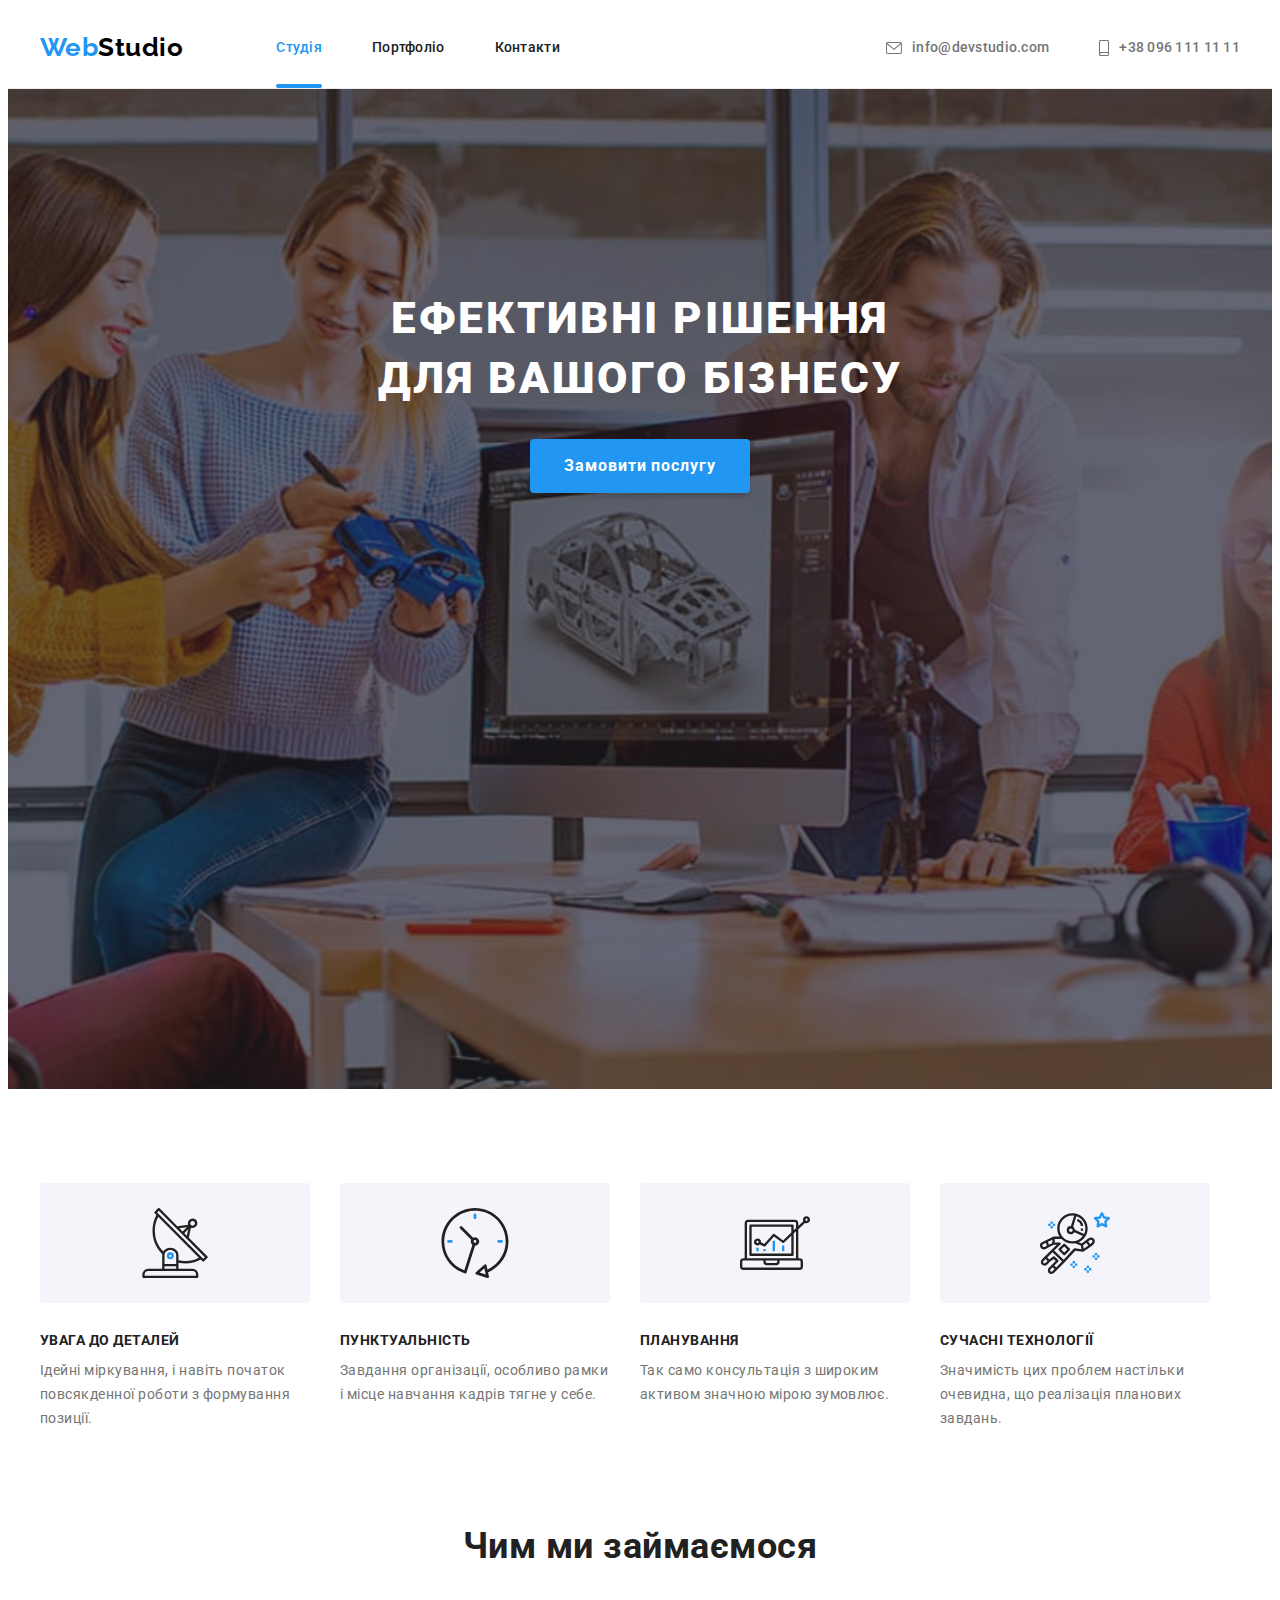
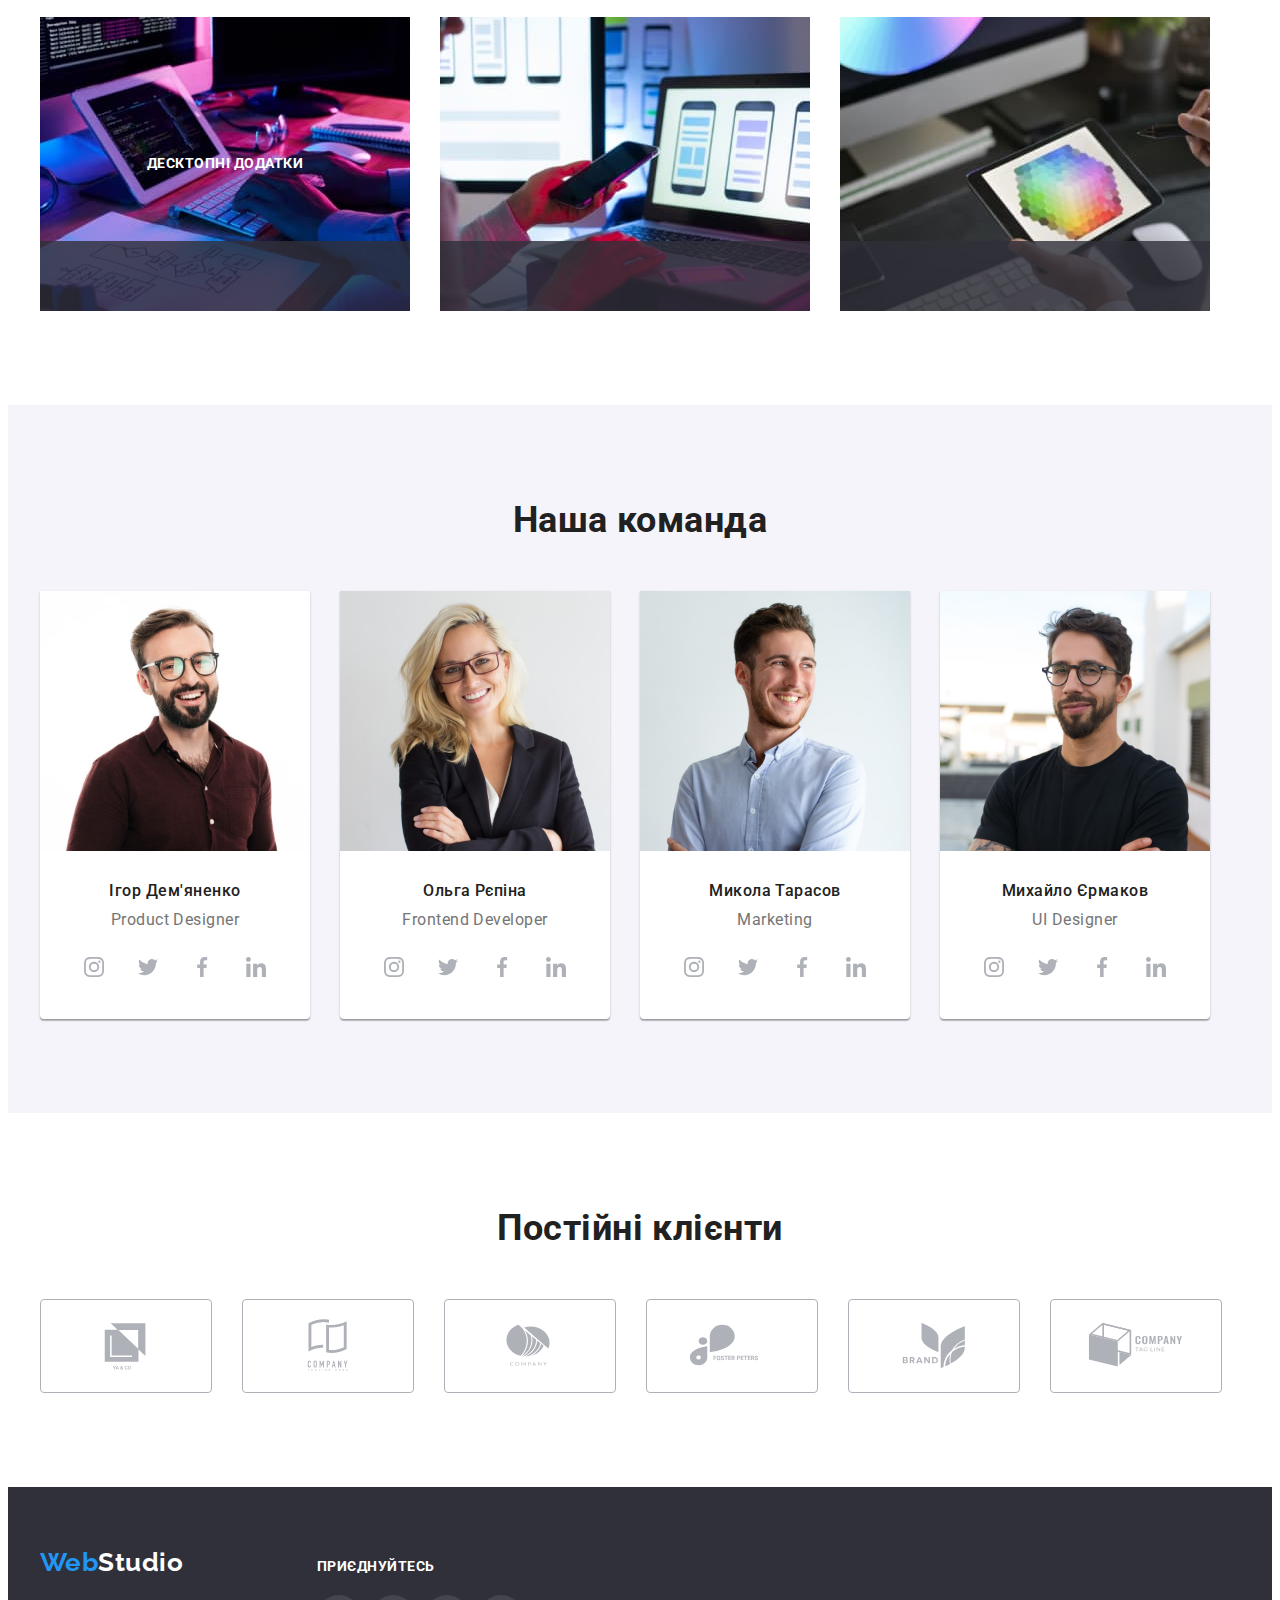
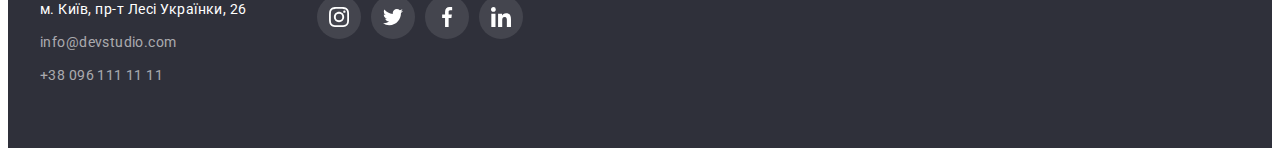
==== index.html @ 1878b2ed "line on nav" ====
<!DOCTYPE html>
<html lang="uk">
	<head>
		<meta charset="UTF-8" />
		<meta http-equiv="X-UA-Compatible" content="IE=edge" />
		<meta name="viewport" content="width=device-width, initial-scale=1.0" />
		<title>Document</title>
		<link rel="preconnect" href="https://fonts.googleapis.com" />
		<link rel="preconnect" href="https://fonts.gstatic.com" crossorigin />
		<link
			href="https://fonts.googleapis.com/css2?family=Raleway:wght@700&family=Roboto:wght@400;500;700;900&display=swap"
			rel="stylesheet"
		/>
		<link
			rel="stylesheet"
			href="https://cdnjs.cloudflare.com/ajax/libs/modern-normalize/1.1.0/modern-normalize.min.css"
			integrity="sha512-wpPYUAdjBVSE4KJnH1VR1HeZfpl1ub8YT/NKx4PuQ5NmX2tKuGu6U/JRp5y+Y8XG2tV+wKQpNHVUX03MfMFn9Q=="
			crossorigin="anonymous"
			referrerpolicy="no-referrer"
		/>
		<link rel="stylesheet" href="./css/styles.css" />
	</head>
	<body>
		<header class="main-header">
			<div class="container page-header">
				<nav class="main-nav">
					<a href="./index.html" lang="en" class="logo"><span class="accent">Web</span>Studio </a>
					<ul class="site-nav">
						<li class="item"><a href="./index.html" class="link current">Студія</a></li>
						<li class="item"><a href="./portfolio.html" class="link">Портфоліо</a></li>
						<li class="item"><a href="" class="link">Контакти</a></li>
					</ul>
				</nav>
				<ul class="contacts">
					<li class="item">
						<a href="mailto:info@devstudio.com" class="link">
							<svg class="item-mail" width="16px" height="12px">
								<use href="./images/symbol-defs.svg#icon-envelope"></use>
							</svg>
							info@devstudio.com</a
						></li
					>
					<li class="item"
						><a href="tel:+380961111111" class="link">
							<svg class="item-phone" width="10px" height="16px">
								<use href="./images/symbol-defs.svg#icon-smartphone"></use>
							</svg>
							+38 096 111 11 11</a
						></li
					>
				</ul>
			</div>
		</header>
		<main>
			<section class="top-title overlay">
				<h1 class="title">Ефективні рішення для вашого бізнесу</h1>
				<button type="button" class="title-button">Замовити послугу</button>
			</section>

			<section class="section">
				<div class="container">
					<h2 class="benefits-title">Переваги студії</h2>
					<ul class="benefits-main">
						<li class="item">
							<div class="item-card">
								<svg class="icon-card">
									<use href="./images/symbol-defs.svg#icon-antenna"></use>
								</svg>
							</div>
							<h3 class="benefits">УВАГА ДО ДЕТАЛЕЙ</h3>
							<p class="benefits-text">
								Ідейні міркування, і навіть початок повсякденної роботи з формування позиції.
							</p>
						</li>
						<li class="item">
							<div class="item-card">
								<svg class="icon-card">
									<use href="./images/symbol-defs.svg#icon-clock"></use>
								</svg>
							</div>
							<h3 class="benefits">ПУНКТУАЛЬНІСТЬ</h3>
							<p class="benefits-text"> Завдання організації, особливо рамки і місце навчання кадрів тягне у себе. </p>
						</li>
						<li class="item">
							<div class="item-card">
								<svg class="icon-card">
									<use href="./images/symbol-defs.svg#icon-diagram"></use>
								</svg>
							</div>
							<h3 class="benefits">ПЛАНУВАННЯ</h3>
							<p class="benefits-text"> Так само консультація з широким активом значною мірою зумовлює. </p>
						</li>
						<li class="item">
							<div class="item-card">
								<svg class="icon-card">
									<use href="./images/symbol-defs.svg#icon-astronaut"></use>
								</svg>
							</div>
							<h3 class="benefits">СУЧАСНІ ТЕХНОЛОГІЇ</h3>
							<p class="benefits-text"> Значимість цих проблем настільки очевидна, що реалізація планових завдань. </p>
						</li>
					</ul>
				</div>
			</section>
			<section class="section middle">
				<div class="container">
					<h2 class="title-section">Чим ми займаємося</h2>
					<ul class="work-example">
						<li class="item">
							<img src="./images/img1.jpg" alt="програміст працюючий за столом" width="370" />
							<p class="works-name">Десктопні додатки</p>
						</li>
						<li class="item">
							<img src="./images/img2.jpg" alt="дізайнер розробляє інтерфейс додатку" width="370" />
						</li>
						<li class="item">
							<img src="./images/img3.jpg" alt="дізайнер вибирає кольори на графічному планшеті" width="370" />
						</li>
					</ul>
				</div>
			</section>
			<section class="section team-all">
				<div class="container">
					<h2 class="title-section">Наша команда</h2>
					<ul class="our-team">
						<li class="team">
							<img src="./images/photo1.jpg" alt="Ігор Дем'яненко" width="270" />
							<div class="team-text">
								<h3 class="team-people">Ігор Дем'яненко</h3>
								<p lang="en" class="team-profession">Product Designer</p>
								<ul class="team-item-social">
									<li class="item-social"
										><a href="" class="social-link"
											><svg class="team-social">
												<use href="./images/symbol-defs.svg#icon-instagram"></use></svg></a
									></li>
									<li class="item-social"
										><a href="" class="social-link"
											><svg class="team-social">
												<use href="./images/symbol-defs.svg#icon-twitter"></use></svg></a
									></li>
									<li class="item-social"
										><a href="" class="social-link"
											><svg class="team-social">
												<use href="./images/symbol-defs.svg#icon-facebook"></use></svg></a
									></li>
									<li class="item-social"
										><a href="" class="social-link"
											><svg class="team-social">
												<use href="./images/symbol-defs.svg#icon-linkedin"></use></svg></a
									></li>
								</ul>
							</div>
						</li>
						<li class="team">
							<img src="./images/photo2.jpg" alt="Ольга Рєпіна" width="270" />
							<div class="team-text">
								<h3 class="team-people">Ольга Рєпіна</h3>
								<p lang="en" class="team-profession">Frontend Developer</p>
								<ul class="team-item-social">
									<li class="item-social"
										><a href="" class="social-link"
											><svg class="team-social">
												<use href="./images/symbol-defs.svg#icon-instagram"></use></svg></a
									></li>
									<li class="item-social"
										><a href="" class="social-link"
											><svg class="team-social">
												<use href="./images/symbol-defs.svg#icon-twitter"></use></svg></a
									></li>
									<li class="item-social"
										><a href="" class="social-link"
											><svg class="team-social">
												<use href="./images/symbol-defs.svg#icon-facebook"></use></svg></a
									></li>
									<li class="item-social"
										><a href="" class="social-link"
											><svg class="team-social">
												<use href="./images/symbol-defs.svg#icon-linkedin"></use></svg></a
									></li>
								</ul>
							</div>
						</li>
						<li class="team">
							<img src="./images/photo3.jpg" alt="Микола Тарасов" width="270" />
							<div class="team-text">
								<h3 class="team-people">Микола Тарасов</h3>
								<p lang="en" class="team-profession">Marketing</p>
								<ul class="team-item-social">
									<li class="item-social"
										><a href="" class="social-link"
											><svg class="team-social">
												<use href="./images/symbol-defs.svg#icon-instagram"></use></svg></a
									></li>
									<li class="item-social"
										><a href="" class="social-link"
											><svg class="team-social">
												<use href="./images/symbol-defs.svg#icon-twitter"></use></svg></a
									></li>
									<li class="item-social"
										><a href="" class="social-link"
											><svg class="team-social">
												<use href="./images/symbol-defs.svg#icon-facebook"></use></svg></a
									></li>
									<li class="item-social"
										><a href="" class="social-link"
											><svg class="team-social">
												<use href="./images/symbol-defs.svg#icon-linkedin"></use></svg></a
									></li>
								</ul>
							</div>
						</li>
						<li class="team">
							<img src="./images/photo4.jpg" alt="Михайло Єрмаков" width="270" />
							<div class="team-text">
								<h3 class="team-people">Михайло Єрмаков</h3>
								<p lang="en" class="team-profession">UI Designer</p>
								<ul class="team-item-social">
									<li class="item-social"
										><a href="" class="social-link"
											><svg class="team-social">
												<use href="./images/symbol-defs.svg#icon-instagram"></use></svg></a
									></li>
									<li class="item-social"
										><a href="" class="social-link"
											><svg class="team-social">
												<use href="./images/symbol-defs.svg#icon-twitter"></use></svg></a
									></li>
									<li class="item-social"
										><a href="" class="social-link"
											><svg class="team-social">
												<use href="./images/symbol-defs.svg#icon-facebook"></use></svg></a
									></li>
									<li class="item-social"
										><a href="" class="social-link"
											><svg class="team-social">
												<use href="./images/symbol-defs.svg#icon-linkedin"></use></svg></a
									></li>
								</ul>
							</div>
						</li>
					</ul>
				</div>
			</section>
			<section class="section">
				<div class="container">
					<h2 class="title-section">Постійні клієнти</h2>
					<ul class="client">
						<li
							><a href="" class="client-link"
								><svg class="client-logo">
									<use href="./images/symbol-defs.svg#icon-Logo1"></use></svg></a
						></li>
						<li
							><a href="" class="client-link"
								><svg class="client-logo">
									<use href="./images/symbol-defs.svg#icon-Logo2"></use></svg></a
						></li>
						<li
							><a href="" class="client-link"
								><svg class="client-logo">
									<use href="./images/symbol-defs.svg#icon-Logo3"></use></svg></a
						></li>
						<li
							><a href="" class="client-link"
								><svg class="client-logo">
									<use href="./images/symbol-defs.svg#icon-Logo4"></use></svg></a
						></li>
						<li
							><a href="" class="client-link"
								><svg class="client-logo">
									<use href="./images/symbol-defs.svg#icon-Logo5"></use></svg></a
						></li>
						<li
							><a href="" class="client-link"
								><svg class="client-logo">
									<use href="./images/symbol-defs.svg#icon-Logo6"></use></svg></a
						></li>
					</ul>
				</div>
			</section>
		</main>
		<footer class="page-footer">
			<div class="container footer-all">
				<div class="first-part-footer">
					<a href="./index.html" lang="en" class="logo-footer"><span class="accent">Web</span>Studio</a>
					<address class="offline-address">
						м. Київ, пр-т Лесі Українки, 26 <br />
						<div class="contacts-footer">
							<a href="mailto:info@devstudio.com" class="link-footer">info@devstudio.com</a> <br />
							<a href="tel:+380961111111" class="link-footer">+38 096 111 11 11</a>
						</div>
					</address>
				</div>
				<div class="come-back">
					<p class="connection-social">приєднуйтесь</p>
					<ul class="net-item-social">
						<li class="item-social"
							><a href="" class="social-link"
								><svg class="team-social">
									<use href="./images/symbol-defs.svg#icon-instagram"></use></svg></a
						></li>
						<li class="item-social"
							><a href="" class="social-link"
								><svg class="team-social">
									<use href="./images/symbol-defs.svg#icon-twitter"></use></svg></a
						></li>
						<li class="item-social"
							><a href="" class="social-link"
								><svg class="team-social">
									<use href="./images/symbol-defs.svg#icon-facebook"></use></svg></a
						></li>
						<li class="item-social"
							><a href="" class="social-link"
								><svg class="team-social">
									<use href="./images/symbol-defs.svg#icon-linkedin"></use></svg></a
						></li>
					</ul>
				</div>
			</div>
		</footer>
	</body>
</html>
---- css/styles.css ----
:root {
	--primary-text-color: #757575;
	--title-text-color: #212121;
	--accent-color: #2196f3;
	--primary-bg-color: #f5f5f5;
	--bg-button: #f5f4fa;
	--accent-button-color: #ffffff;
	--card-set-gap: 30px;
	--timing-function: cubic-bezier(0.4, 0, 0.2, 1);
}
body {
	color: var(--title-text-color);
	/* background: var(--primary-bg-color); */
	font-family: Roboto, sans-serif;
	letter-spacing: 0.03em;
}

h1,
h2,
h3,
h4,
p {
	margin: 0;
}

ul {
	list-style: none;
	margin: 0;
	padding: 0;
}
img {
	display: block;
	max-width: 100%;
}

.section {
	padding-top: 94px;
	padding-bottom: 94px;
}
.middle {
	padding-top: 0;
}

.main-header {
	border-bottom: 1px solid #ececec;
}
.page-header {
	display: flex;
	align-items: center;
	justify-content: space-between;
	margin-left: auto;
}
.container {
	padding-left: 15px;
	padding-right: 15px;
	margin-left: auto;
	margin-right: auto;
	width: 1200px;
}

.main-nav {
	display: flex;
	align-items: center;
}
.logo {
	display: block;
	padding-top: 24px;
	padding-bottom: 25px;

	color: #000000;
	font-family: Raleway, sans-serif;
	font-weight: 700;
	font-size: 26px;
	line-height: 1.19;
	text-decoration: none;
}
.accent {
	color: var(--accent-color);
}
.link {
	display: flex;
	align-items: center;
	justify-content: center;
	position: relative;
	padding-top: 32px;
	padding-bottom: 32px;

	color: var(--primary-text-color);
	font-weight: 500;
	font-size: 14px;
	line-height: 1.14;
	letter-spacing: 0.02em;
	text-decoration: none;
}
.link:hover,
.link:focus {
	color: var(--accent-color);
}
.link:hover svg,
.link:focus svg {
	fill: var(--accent-color);
}

.site-nav {
	display: flex;
	margin-left: 93px;
}
.site-nav .item:not(:last-child) {
	margin-right: 50px;
}
.site-nav a {
	color: var(--title-text-color);
}
.site-nav a:hover,
.site-nav a:focus {
	color: var(--accent-color);
}
.site-nav .link.current {
	color: var(--accent-color);
}

.link.current::after {
	content: "";
	display: block;
	position: absolute;
	left: 0;
	bottom: 0;
	width: 100%;
	height: 4px;

	background: #2196f3;
	border-radius: 2px;
}

.contacts {
	display: flex;
	align-items: center;
}
.contacts .item + .item {
	margin-left: 50px;
}
.item-mail,
.item-phone {
	margin-right: 10px;
	fill: var(--primary-text-color);
}
.item-mail:hover,
.item-phone:hover,
.item-mail:focus,
.item-phone:focus {
	fill: var(--accent-color);
}

.filter-title {
	display: none;
}
.filter {
	display: flex;
	justify-content: center;
	margin-bottom: 50px;
}
.filter .item + .item {
	margin-left: 8px;
}
.filter-button {
	display: inline-block;
	/* box-shadow: 0px 3px 1px rgba(0, 0, 0, 0.1), 0px 1px 2px rgba(0, 0, 0, 0.08), 0px 2px 2px rgba(0, 0, 0, 0.12); */
	border-radius: 4px;
	padding: 6px 25px;
	min-width: 73px;
	text-align: center;
	border: 1px solid transparent;

	color: var(--title-text-color);
	background-color: var(--bg-button);
	font-family: inherit;
	font-weight: 500;
	font-size: 16px;
	line-height: 1.62;
	cursor: pointer;
	text-decoration: none;
}
.filter-button:not(:first-child) {
	padding: 6px 22px;
}
.filter-button:hover,
.filter-button:focus {
	color: var(--accent-button-color);
	background-color: var(--accent-color);
	box-shadow: 0px 3px 1px rgba(0, 0, 0, 0.1), 0px 1px 2px rgba(0, 0, 0, 0.08), 0px 2px 2px rgba(0, 0, 0, 0.12);
}
.element {
	padding: 0;
	margin: 0;
	list-style: none;
	display: flex;
	flex-wrap: wrap;
	margin-left: calc(-1 * var(--card-set-gap));
	margin-top: calc(-1 * var(--card-set-gap));
}
.works {
	flex-basis: calc(100% / 3-var(--card-set-gap));
	margin-left: var(--card-set-gap);
	margin-top: var(--card-set-gap);
	background-color: #ffffff;
}
.works-thumb {
	position: relative;
}
.works-thumb::before {
	content: "";
	display: inline-block;
	position: absolute;
	top: 0;
	left: 0;
	width: 100%;
	height: 100%;
	background: rgba(33, 150, 243, 0.9);
	opacity: 0;
	transform: translateY(100%);
}
.works-thumb:hover::before {
	opacity: 1;
}

.works-resource {
	display: block;
	position: absolute;
	opacity: 0;
	width: 322px;
	top: 50%;
	left: 50%;
	transform: translate(-50%, -50%);

	font-size: 18px;
	line-height: 1.56;
	color: #ffffff;
}
.works-resource:hover {
	opacity: 1;
}

.works:hover,
.works:focus {
	box-shadow: 0px 1px 1px rgba(0, 0, 0, 0.12), 0px 4px 4px rgba(0, 0, 0, 0.06), 1px 4px 6px rgba(0, 0, 0, 0.16);
}

.works:hover .works-thumb::before {
	transform: translateX(0);
}
.list {
	text-decoration: none;
}

.works-content {
	padding: 20px 24px;
	border: 1px solid #eeeeee;
	border-top: none;
}
.element-title {
	color: var(--title-text-color);
	font-weight: 700;
	font-size: 18px;
	line-height: 2;
	letter-spacing: 0.06em;
}
.element-text {
	margin-top: 4px;

	color: var(--primary-text-color);
	font-size: 16px;
	line-height: 1.88;
}
.logo-footer {
	display: block;

	color: var(--accent-button-color);
	font-family: Raleway, sans-serif;
	font-weight: 700;
	font-size: 26px;
	line-height: 1.19;
	text-decoration: none;
}

.top-title {
	text-align: center;
	margin-top: 0;
	margin-bottom: 0;
	padding: 200px 0;
}

.page-footer {
	padding-top: 60px;
	padding-bottom: 60px;
}
.page-footer,
.top-title {
	background: #2f303a;
	justify-content: center;
}
.overlay {
	max-width: 1600px;
	height: 600px;
	margin-left: auto;
	margin-right: auto;
	background: #c4c4c4;
	background-image: linear-gradient(to right, rgba(47, 48, 58, 0.4), rgba(47, 48, 58, 0.4)),
		url("../images/overlay.jpg");
	background-repeat: no-repeat;
	background-size: cover;
	background-position: center;
}

.offline-address {
	display: block;
	margin-top: 20px;

	font-style: normal;
	font-size: 14px;
	line-height: 1.71;
	color: #ffffff;
}

.link-footer {
	display: inline-block;
	margin-top: 9px;

	font-family: Roboto, sans-serif;
	letter-spacing: 0.03em;
	font-size: 14px;
	line-height: 1.71;
	color: rgba(255, 255, 255, 0.6);
	text-decoration: none;
}
.link-footer:hover,
.link-footer:focus {
	color: var(--accent-color);
}

.title {
	margin-bottom: 30px;
	width: 600px;
	margin-left: auto;
	margin-right: auto;

	font-weight: 900;
	font-size: 44px;
	line-height: 1.36;
	text-align: center;
	letter-spacing: 0.06em;
	text-transform: uppercase;
	color: #ffffff;
}
.title-button {
	padding: 10px 32px;

	font-family: inherit;
	font-weight: 700;
	font-size: 16px;
	line-height: 1.88;
	display: inline-block;
	align-items: center;
	text-align: center;
	letter-spacing: 0.06em;
	color: #ffffff;
	background: #2196f3;
	box-shadow: 0px 4px 4px rgba(0, 0, 0, 0.15);
	border-radius: 4px;
	border-color: transparent;
}
.benefits-main {
	display: flex;
}

.benefits-title {
	display: none;
}
.benefits-main .item + .item {
	margin-left: 30px;
}

.item-card {
	display: flex;
	height: 120px;
	background-color: #f5f4fa;
	border-radius: 4px;
	margin-bottom: 30px;
	justify-content: center;
	align-items: center;
}
.icon-card {
	width: 70px;
	height: 70px;
}
/* .icon-antenna::before {
	background-image: url(../images/antenna.svg);
}
.icon-clock::before {
	background-image: url(../images/clock.svg);
}
.icon-diagram::before{
	background-image: url(../images/diagram.svg);
}
.icon-astronaut::before{
	background-image: url(../images/astronaut.svg);
} */

.benefits {
	font-weight: 700;
	font-size: 14px;
	line-height: 1.14;
	text-transform: uppercase;

	color: var(--title-text-color);
}
.benefits-text {
	margin-top: 10px;
	width: 270px;

	font-size: 14px;
	line-height: 1.71;
	color: var(--primary-text-color);
}
.title-section {
	font-weight: 700;
	font-size: 36px;
	line-height: 1.17;
	text-align: center;
	color: var(--title-text-color);
}
.work-example {
	display: flex;
	margin-top: 50px;
}

.work-example .item + .item {
	margin-left: 30px;
}
.work-example .item {
	position: relative;
}
.work-example .item::before {
	content: "";
	display: inline-block;
	position: absolute;
	bottom: 0;
	left: 0;

	width: 100%;
	height: 70px;
	background: rgba(47, 48, 58, 0.8);
}
.works-name {
	position: absolute;
	display: block;
	top: 50%;
	left: 50%;
	transform: translate(-50%, -50%);
	font-weight: 700;
	font-size: 14px;
	line-height: 1.14;

	text-transform: uppercase;

	color: #ffffff;
}
.team-all {
	background: #f5f4fa;
}
.our-team {
	display: flex;
	margin-top: 50px;
}
.our-team .team + .team {
	margin-left: 30px;
}
.team {
	background: var(--accent-button-color);
	box-shadow: 0px 1px 3px rgba(0, 0, 0, 0.12), 0px 1px 1px rgba(0, 0, 0, 0.14), 0px 2px 1px rgba(0, 0, 0, 0.2);
	border-radius: 0px 0px 4px 4px;
}
.team-text {
	padding: 30px 0;
}
.team-people {
	font-weight: 500;
	font-size: 16px;
	line-height: 1.19;
	text-align: center;
	color: var(--title-text-color);
}
.team-profession {
	margin-top: 10px;

	font-size: 16px;
	line-height: 1.19;
	text-align: center;
	color: var(--primary-text-color);
}
.team-item-social {
	display: flex;
	justify-content: center;
	margin-top: 16px;
}
.social-link {
	width: 44px;
	height: 44px;
	background-color: var(--accent-button-color);
	border-radius: 50%;
	display: flex;
	align-items: center;
	justify-content: center;
}
.social-link:hover,
.social-link:focus {
	background: var(--accent-color);
}
.social-link:hover svg,
.social-link:focus svg {
	fill: var(--accent-button-color);
}
.item-social {
	justify-content: center;
}

.item-social:not(:first-child) {
	margin-left: 10px;
}
.team-social {
	width: 20px;
	height: 20px;
	fill: #afb1b8;
}
.team-social:hover,
.team-social:focus {
	color: var(--accent-button-color);
}
.client {
	display: flex;
	gap: 30px;
	margin-top: 50px;
}

.client-link {
	width: 170px;
	height: 92px;
	border: 1px solid #afb1b8;
	border-radius: 4px;
	display: flex;
	align-items: center;
	justify-content: center;
}
.client-link:hover,
.client-link:focus {
	border: 1px solid #2196f3;
}
.client-link:hover svg,
.client-link:focus svg {
	fill: var(--accent-color);
}
.client-logo {
	width: 106px;
	height: 60px;
	fill: #afb1b8;
}
.connection-social {
	font-weight: 700;
	font-size: 14px;
	line-height: 1.14;
	text-transform: uppercase;

	color: var(--accent-button-color);
}
.net-item-social {
	display: flex;
	margin-top: 20px;
}
.net-item-social:not(:last-child) {
	margin-right: 10px;
}
.net-item-social .social-link {
	width: 44px;
	height: 44px;
	background-color: rgba(255, 255, 255, 0.1);
	border-radius: 50%;
	display: flex;
	align-items: center;
	justify-content: center;
}
.net-item-social .social-link:hover,
.net-item-social .social-link:focus {
	background: var(--accent-color);
}
.net-item-social .team-social {
	width: 20px;
	height: 20px;
	fill: var(--accent-button-color);
}
.footer-all {
	display: flex;
	gap: 70px;
	align-items: baseline;
}
/* .come-back {
	padding-top: 12px;
} */
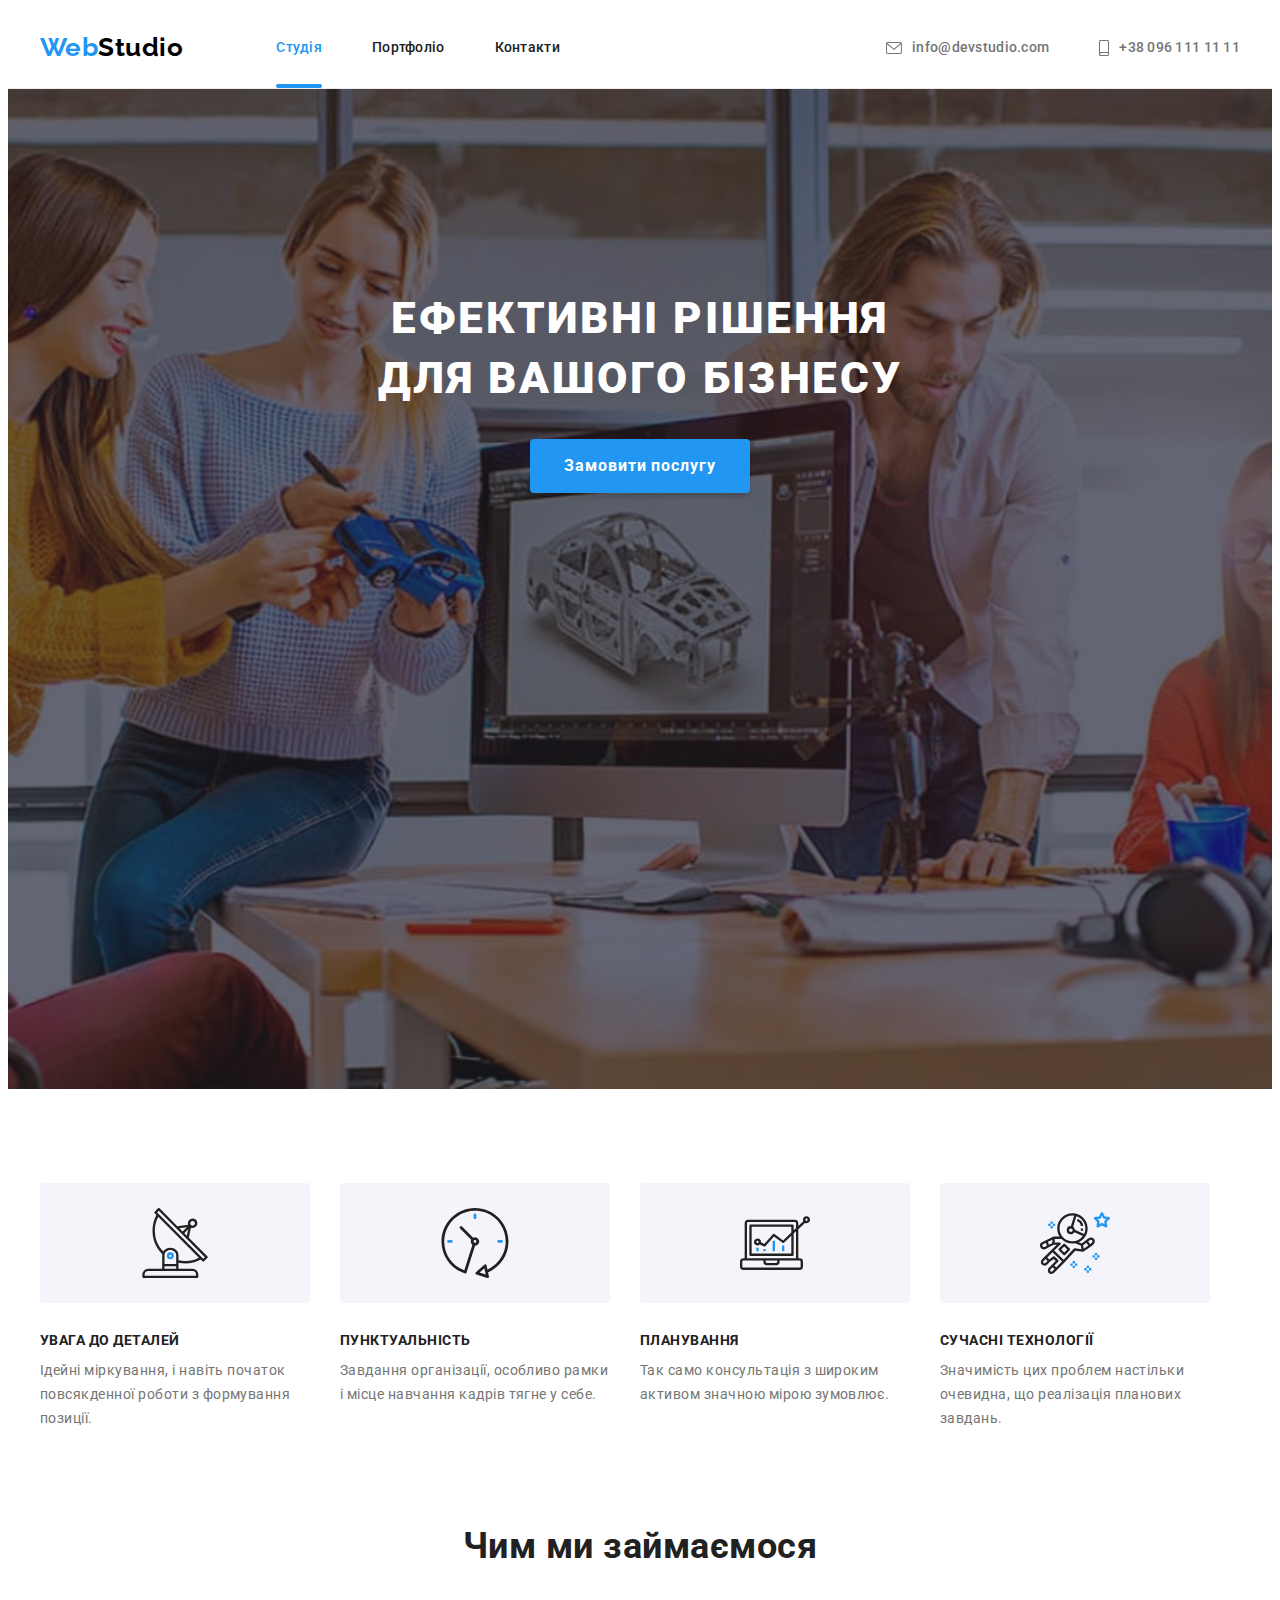
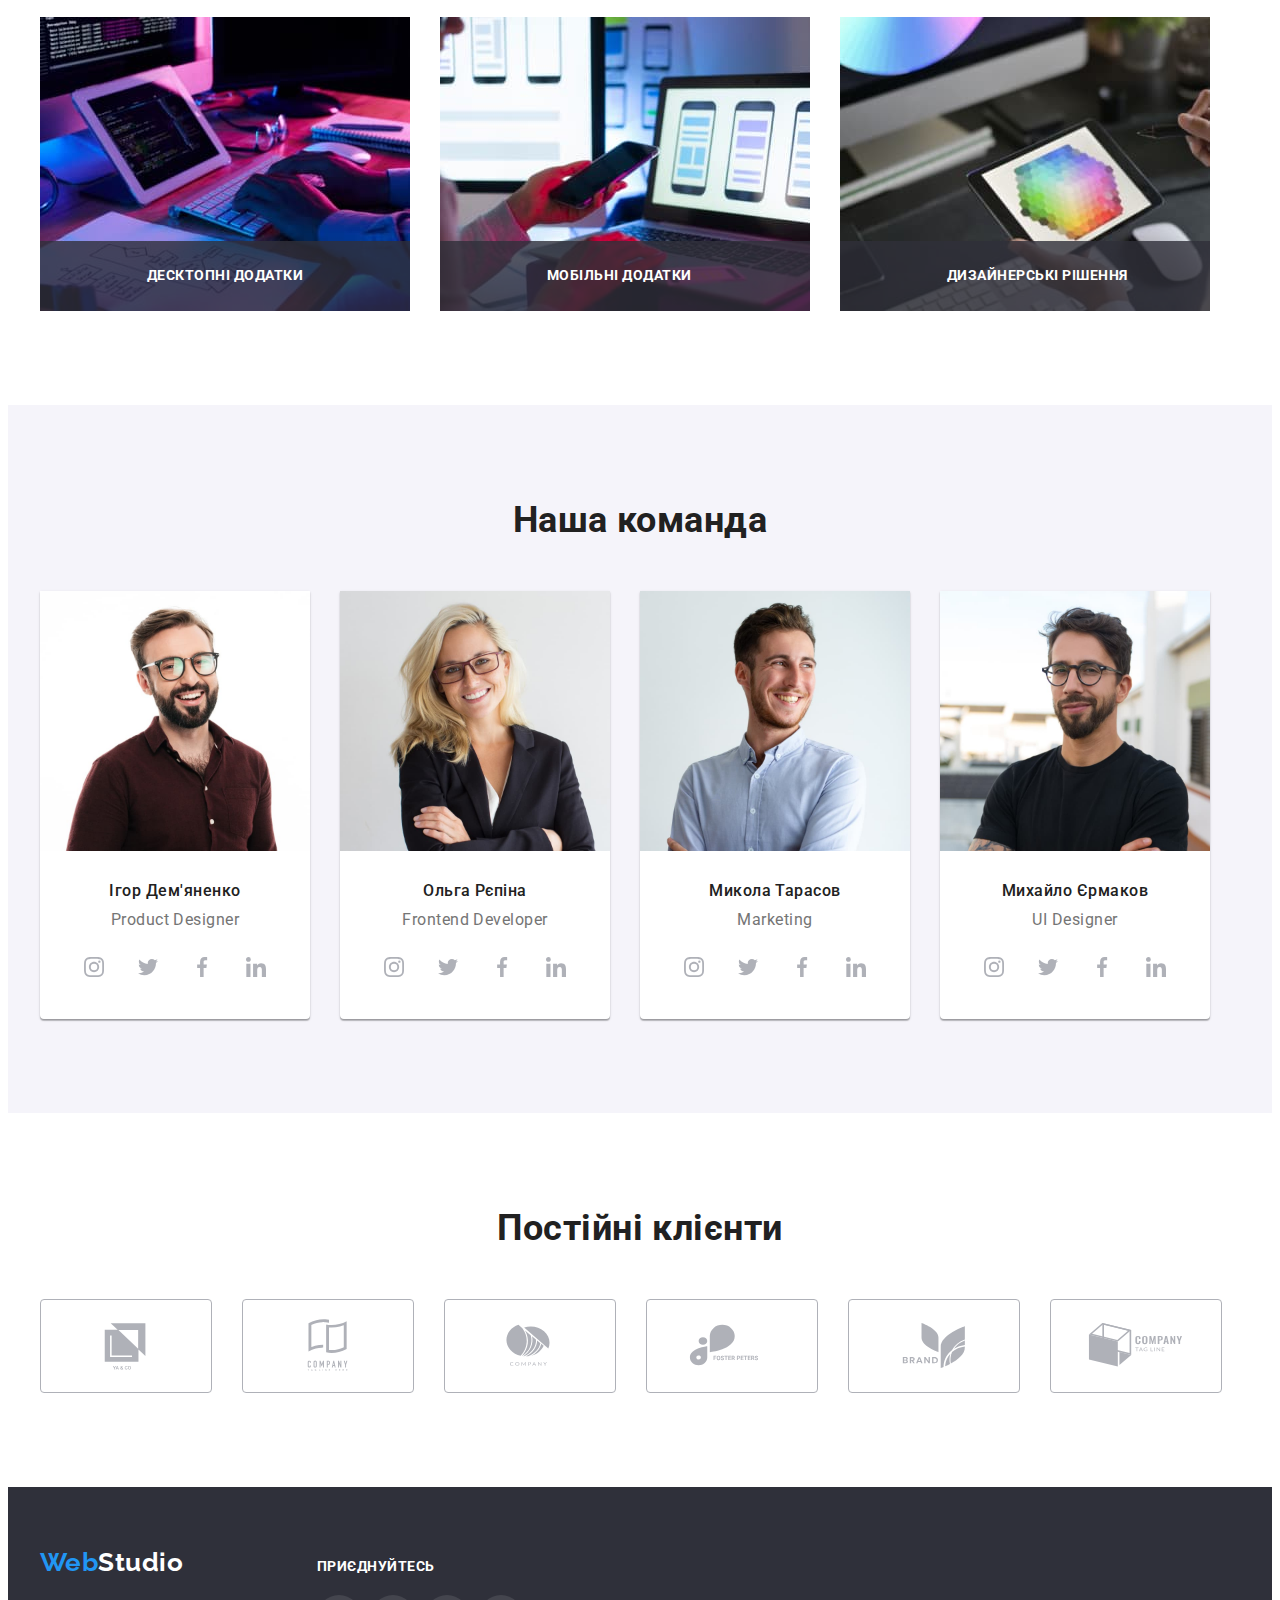
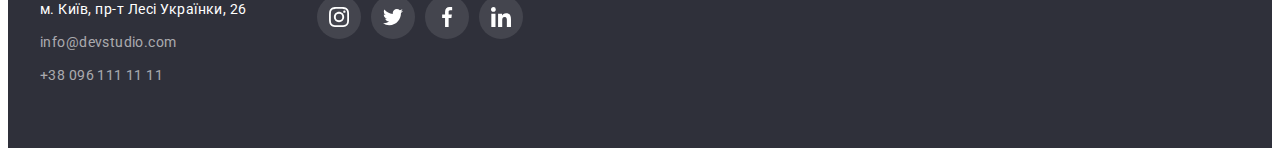
==== commit f71a68b7: "overlay on porfolio change" ====
--- a/index.html
+++ b/index.html
@@ -54,7 +54,16 @@
 		<main>
 			<section class="top-title overlay">
 				<h1 class="title">Ефективні рішення для вашого бізнесу</h1>
-				<button type="button" class="title-button">Замовити послугу</button>
+				<button type="button" class="title-button" data-modal-open>Замовити послугу</button>
+				<div class="backdrop is-hidden" data-modal>
+					<div class="modal">
+						<button class="modal-close-button" data-modal-close>
+							<svg class="modal-close" width="18px" height="18px">
+								<use href="./images/symbol-defs.svg#icon-close-black"></use>
+							</svg>
+						</button>
+					</div>
+				</div>
 			</section>
 
 			<section class="section">
@@ -112,9 +121,11 @@
 						</li>
 						<li class="item">
 							<img src="./images/img2.jpg" alt="дізайнер розробляє інтерфейс додатку" width="370" />
+							<p class="works-name">Мобільні додатки</p>
 						</li>
 						<li class="item">
 							<img src="./images/img3.jpg" alt="дізайнер вибирає кольори на графічному планшеті" width="370" />
+							<p class="works-name">Дизайнерські рішення</p>
 						</li>
 					</ul>
 				</div>
@@ -319,5 +330,6 @@
 				</div>
 			</div>
 		</footer>
+		<script src="./js/modal.js"></script>
 	</body>
 </html>
--- a/css/styles.css
+++ b/css/styles.css
@@ -91,6 +91,7 @@
 	line-height: 1.14;
 	letter-spacing: 0.02em;
 	text-decoration: none;
+	transition: color 250ms var(--timing-function);
 }
 .link:hover,
 .link:focus {
@@ -110,6 +111,7 @@
 }
 .site-nav a {
 	color: var(--title-text-color);
+	transition: color 250ms var(--timing-function);
 }
 .site-nav a:hover,
 .site-nav a:focus {
@@ -143,6 +145,7 @@
 .item-phone {
 	margin-right: 10px;
 	fill: var(--primary-text-color);
+	transition: fill 250ms var(--timing-function);
 }
 .item-mail:hover,
 .item-phone:hover,
@@ -179,6 +182,8 @@
 	line-height: 1.62;
 	cursor: pointer;
 	text-decoration: none;
+	transition: color 250ms var(--timing-function), background-color 250ms var(--timing-function),
+		box-shadow 250ms var(--timing-function);
 }
 .filter-button:not(:first-child) {
 	padding: 6px 22px;
@@ -203,11 +208,13 @@
 	margin-left: var(--card-set-gap);
 	margin-top: var(--card-set-gap);
 	background-color: #ffffff;
+	transition: box-shadow 250ms var(--timing-function);
 }
 .works-thumb {
 	position: relative;
-}
-.works-thumb::before {
+	overflow: hidden;
+}
+/* .works-thumb::before {
 	content: "";
 	display: inline-block;
 	position: absolute;
@@ -218,38 +225,49 @@
 	background: rgba(33, 150, 243, 0.9);
 	opacity: 0;
 	transform: translateY(100%);
-}
-.works-thumb:hover::before {
-	opacity: 1;
-}
+	transition: transform 250ms var(--timing-function); */
+/* } */
+/* .works-thumb:hover::before {
+	opacity: 1; */
+/* } */
 
 .works-resource {
-	display: block;
+	/* display: block; */
 	position: absolute;
-	opacity: 0;
-	width: 322px;
-	top: 50%;
-	left: 50%;
-	transform: translate(-50%, -50%);
+	
+
+	top: 0;
+	left: 0;
+	width: 100%;
+	height: 100%;
+	padding: 63px 24px;
 
 	font-size: 18px;
 	line-height: 1.56;
 	color: #ffffff;
-}
-.works-resource:hover {
-	opacity: 1;
-}
+	background: rgba(33, 150, 243, 0.9);
+	transform: translateY(100%);
+	opacity: 0;
+	transition: transform 250ms var(--timing-function), opacity 250ms var(--timing-function);
+}
+/* .works-resource:hover {
+	opacity: 1; */
+/* } */
 
 .works:hover,
 .works:focus {
 	box-shadow: 0px 1px 1px rgba(0, 0, 0, 0.12), 0px 4px 4px rgba(0, 0, 0, 0.06), 1px 4px 6px rgba(0, 0, 0, 0.16);
 }
 
-.works:hover .works-thumb::before {
+/* .works:hover .works-thumb::before {
 	transform: translateX(0);
-}
+} */
 .list {
 	text-decoration: none;
+}
+.list:hover .works-resource {
+	transform: translateY(0%);
+	opacity: 1;
 }
 
 .works-content {
@@ -331,6 +349,7 @@
 	line-height: 1.71;
 	color: rgba(255, 255, 255, 0.6);
 	text-decoration: none;
+	transition: color 250ms var(--timing-function);
 }
 .link-footer:hover,
 .link-footer:focus {
@@ -368,6 +387,52 @@
 	border-radius: 4px;
 	border-color: transparent;
 }
+.backdrop {
+	position: fixed;
+	top: 0;
+	left: 0;
+	width: 100%;
+	height: 100%;
+	background: rgba(0, 0, 0, 0.2);
+}
+.backdrop.is-hidden {
+	opacity: 0;
+	pointer-events: none;
+	visibility: hidden;
+}
+.backdrop.is-hidden .modal {
+	transform: translate(-50%, -50%) scale(0.7);
+}
+.modal {
+	position: absolute;
+	top: 50%;
+	left: 50%;
+
+	display: flex;
+	justify-content: end;
+
+	min-width: 528px;
+	min-height: 581px;
+
+	background: #ffffff;
+	box-shadow: 0px 1px 3px rgba(0, 0, 0, 0.12), 0px 1px 1px rgba(0, 0, 0, 0.14), 0px 2px 1px rgba(0, 0, 0, 0.2);
+	border-radius: 4px;
+
+	transform: translate(-50%, -50%) scale(1);
+	transition: transform 250ms var(--timing-function);
+}
+.modal-close-button {
+	width: 30px;
+	height: 30px;
+	border-radius: 50%;
+	display: flex;
+	align-items: center;
+	justify-content: center;
+	background: #ffffff;
+	border: 1px solid rgba(0, 0, 0, 0.1);
+	margin-top: 8px;
+	margin-right: 8px;
+}
 .benefits-main {
 	display: flex;
 }
@@ -452,10 +517,11 @@
 }
 .works-name {
 	position: absolute;
-	display: block;
-	top: 50%;
-	left: 50%;
-	transform: translate(-50%, -50%);
+	display: flex;
+	bottom: 27px;
+	left: 107px;
+	align-items: center;
+	justify-content: center;
 	font-weight: 700;
 	font-size: 14px;
 	line-height: 1.14;
@@ -510,6 +576,7 @@
 	display: flex;
 	align-items: center;
 	justify-content: center;
+	transition: background 250ms var(--timing-function), fill 250ms var(--timing-function);
 }
 .social-link:hover,
 .social-link:focus {
@@ -530,6 +597,7 @@
 	width: 20px;
 	height: 20px;
 	fill: #afb1b8;
+	transition: color 250ms var(--timing-function);
 }
 .team-social:hover,
 .team-social:focus {
@@ -549,6 +617,7 @@
 	display: flex;
 	align-items: center;
 	justify-content: center;
+	transition: border 250ms var(--timing-function), fill 250ms var(--timing-function);
 }
 .client-link:hover,
 .client-link:focus {
@@ -586,6 +655,7 @@
 	display: flex;
 	align-items: center;
 	justify-content: center;
+	transition: background 250ms var(--timing-function);
 }
 .net-item-social .social-link:hover,
 .net-item-social .social-link:focus {
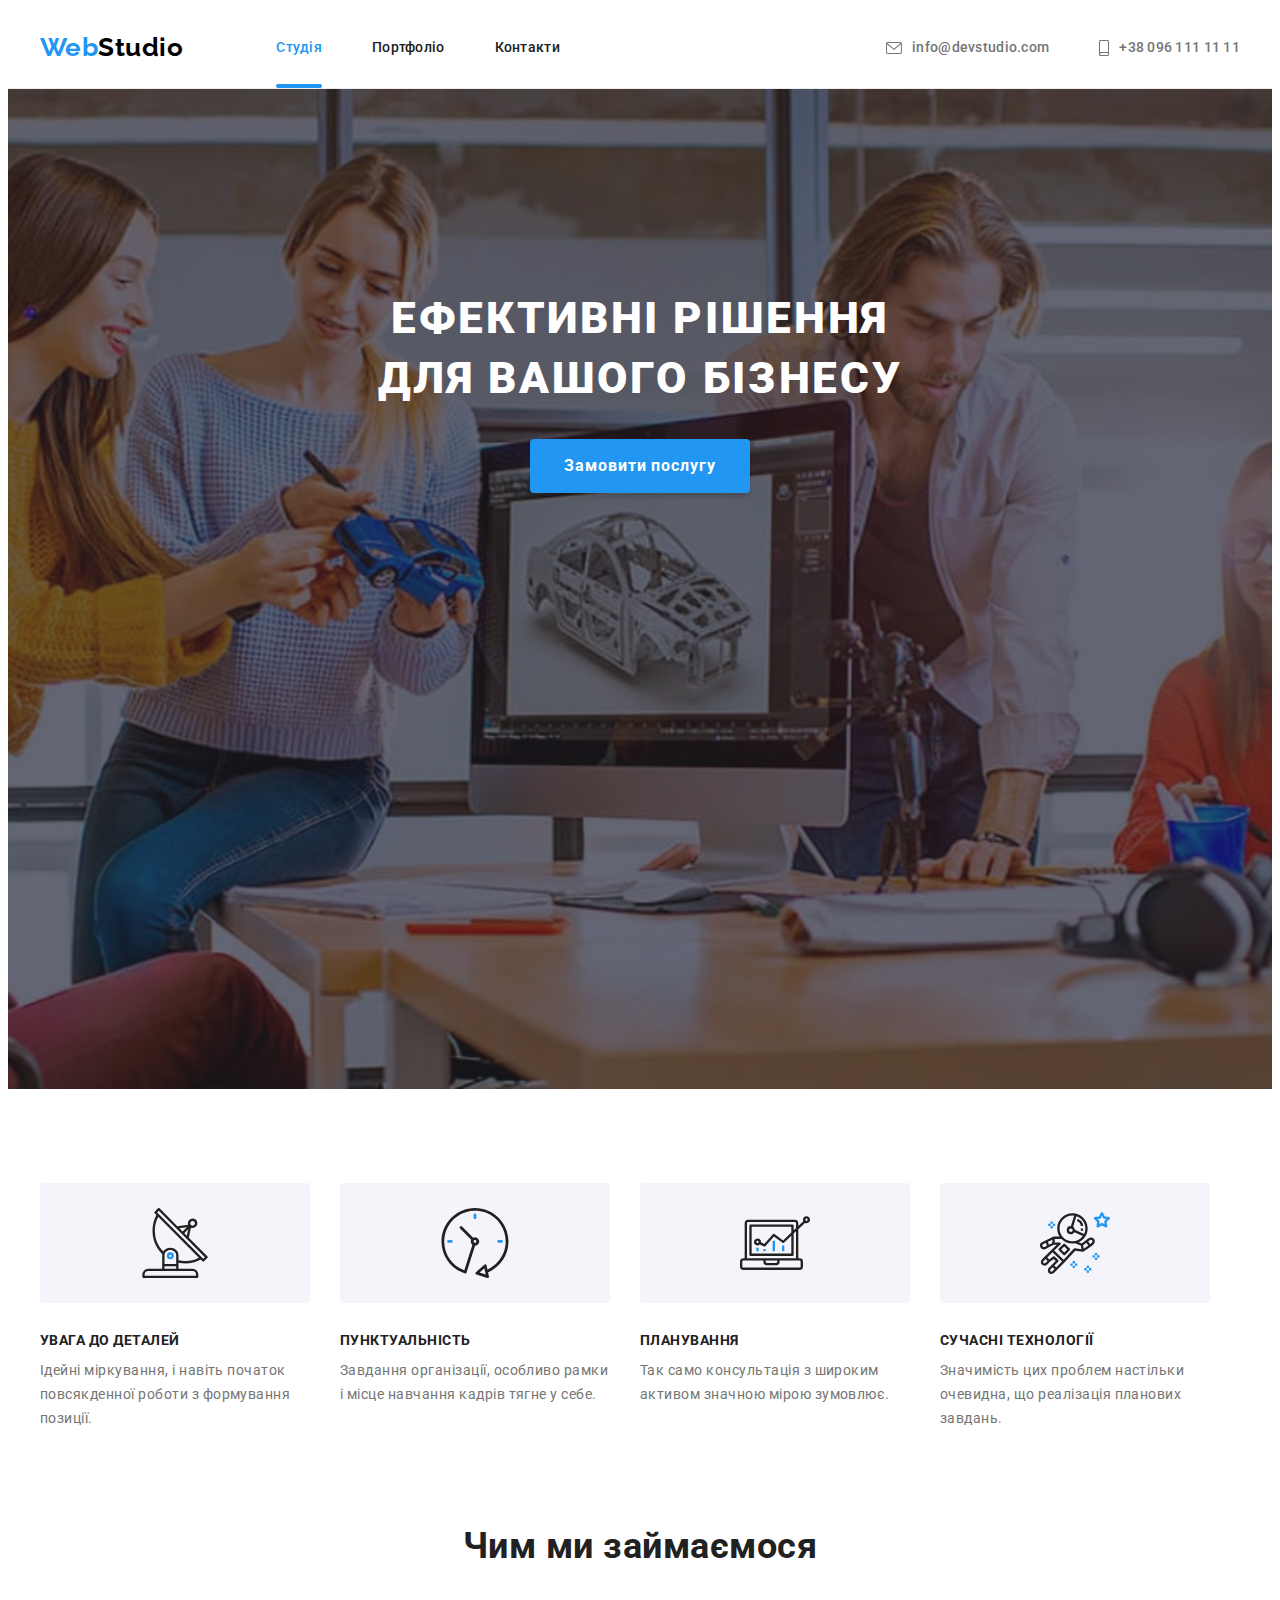
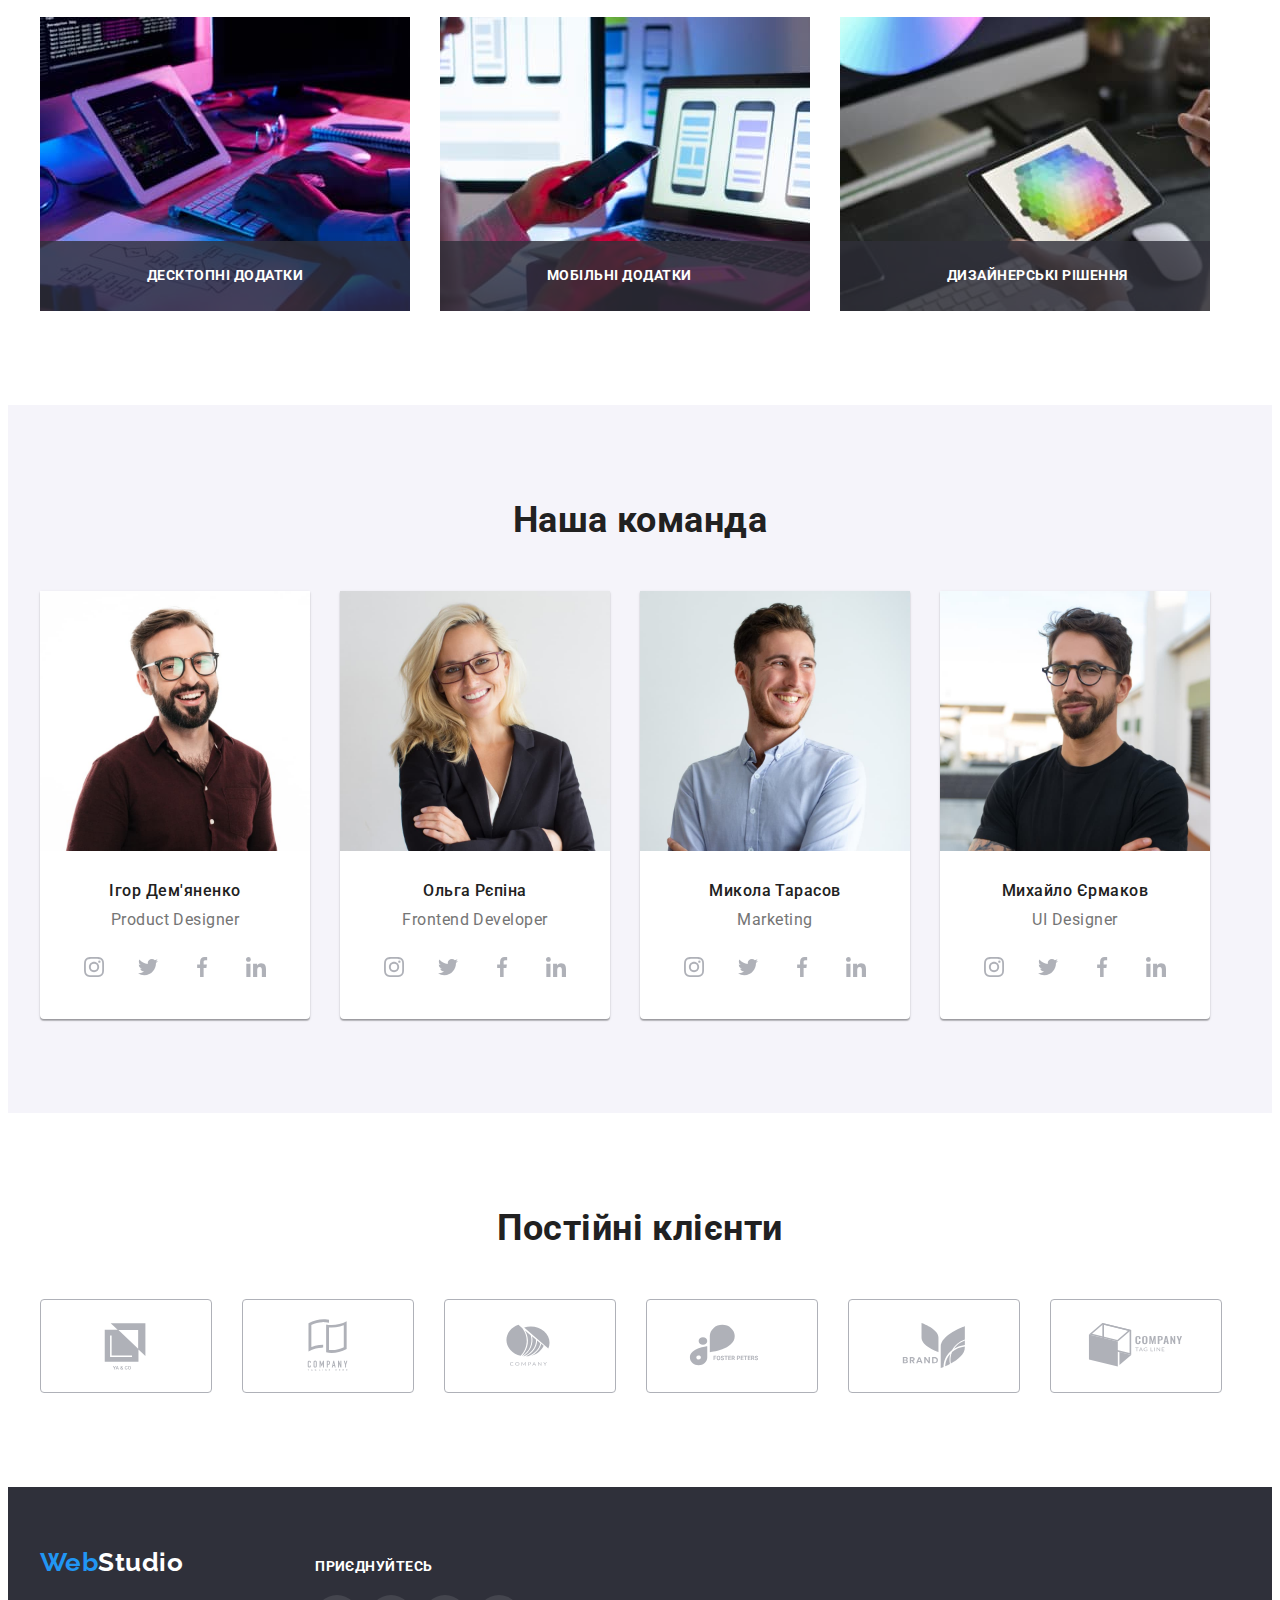
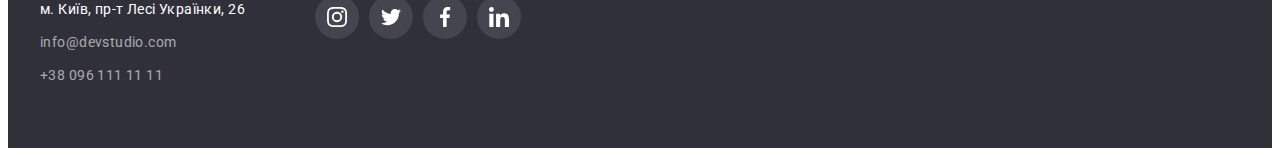
==== commit 2b073331: "street footer" ====
--- a/index.html
+++ b/index.html
@@ -141,22 +141,22 @@
 								<p lang="en" class="team-profession">Product Designer</p>
 								<ul class="team-item-social">
 									<li class="item-social"
-										><a href="" class="social-link"
+										><a href="" class="social-link" aria-label="Instagram іконка"
 											><svg class="team-social">
 												<use href="./images/symbol-defs.svg#icon-instagram"></use></svg></a
 									></li>
 									<li class="item-social"
-										><a href="" class="social-link"
+										><a href="" class="social-link" aria-label="Twitter іконка"
 											><svg class="team-social">
 												<use href="./images/symbol-defs.svg#icon-twitter"></use></svg></a
 									></li>
 									<li class="item-social"
-										><a href="" class="social-link"
+										><a href="" class="social-link" aria-label="Facebook іконка"
 											><svg class="team-social">
 												<use href="./images/symbol-defs.svg#icon-facebook"></use></svg></a
 									></li>
 									<li class="item-social"
-										><a href="" class="social-link"
+										><a href="" class="social-link" aria-label="Linkedin іконка"
 											><svg class="team-social">
 												<use href="./images/symbol-defs.svg#icon-linkedin"></use></svg></a
 									></li>
@@ -170,22 +170,22 @@
 								<p lang="en" class="team-profession">Frontend Developer</p>
 								<ul class="team-item-social">
 									<li class="item-social"
-										><a href="" class="social-link"
+										><a href="" class="social-link" aria-label="Instagram іконка"
 											><svg class="team-social">
 												<use href="./images/symbol-defs.svg#icon-instagram"></use></svg></a
 									></li>
 									<li class="item-social"
-										><a href="" class="social-link"
+										><a href="" class="social-link" aria-label="Twitter іконка"
 											><svg class="team-social">
 												<use href="./images/symbol-defs.svg#icon-twitter"></use></svg></a
 									></li>
 									<li class="item-social"
-										><a href="" class="social-link"
+										><a href="" class="social-link" aria-label="Facebook іконка"
 											><svg class="team-social">
 												<use href="./images/symbol-defs.svg#icon-facebook"></use></svg></a
 									></li>
 									<li class="item-social"
-										><a href="" class="social-link"
+										><a href="" class="social-link" aria-label="Linkedin іконка"
 											><svg class="team-social">
 												<use href="./images/symbol-defs.svg#icon-linkedin"></use></svg></a
 									></li>
@@ -199,22 +199,22 @@
 								<p lang="en" class="team-profession">Marketing</p>
 								<ul class="team-item-social">
 									<li class="item-social"
-										><a href="" class="social-link"
+										><a href="" class="social-link" aria-label="Instagram іконка"
 											><svg class="team-social">
 												<use href="./images/symbol-defs.svg#icon-instagram"></use></svg></a
 									></li>
 									<li class="item-social"
-										><a href="" class="social-link"
+										><a href="" class="social-link" aria-label="Twitter іконка"
 											><svg class="team-social">
 												<use href="./images/symbol-defs.svg#icon-twitter"></use></svg></a
 									></li>
 									<li class="item-social"
-										><a href="" class="social-link"
+										><a href="" class="social-link" aria-label="Facebook іконка"
 											><svg class="team-social">
 												<use href="./images/symbol-defs.svg#icon-facebook"></use></svg></a
 									></li>
 									<li class="item-social"
-										><a href="" class="social-link"
+										><a href="" class="social-link" aria-label="Linkedin іконка"
 											><svg class="team-social">
 												<use href="./images/symbol-defs.svg#icon-linkedin"></use></svg></a
 									></li>
@@ -228,22 +228,22 @@
 								<p lang="en" class="team-profession">UI Designer</p>
 								<ul class="team-item-social">
 									<li class="item-social"
-										><a href="" class="social-link"
+										><a href="" class="social-link" aria-label="Instagram іконка"
 											><svg class="team-social">
 												<use href="./images/symbol-defs.svg#icon-instagram"></use></svg></a
 									></li>
 									<li class="item-social"
-										><a href="" class="social-link"
+										><a href="" class="social-link" aria-label="Twitter іконка"
 											><svg class="team-social">
 												<use href="./images/symbol-defs.svg#icon-twitter"></use></svg></a
 									></li>
 									<li class="item-social"
-										><a href="" class="social-link"
+										><a href="" class="social-link" aria-label="Facebook іконка"
 											><svg class="team-social">
 												<use href="./images/symbol-defs.svg#icon-facebook"></use></svg></a
 									></li>
 									<li class="item-social"
-										><a href="" class="social-link"
+										><a href="" class="social-link" aria-label="Linkedin іконка"
 											><svg class="team-social">
 												<use href="./images/symbol-defs.svg#icon-linkedin"></use></svg></a
 									></li>
@@ -296,7 +296,9 @@
 				<div class="first-part-footer">
 					<a href="./index.html" lang="en" class="logo-footer"><span class="accent">Web</span>Studio</a>
 					<address class="offline-address">
-						м. Київ, пр-т Лесі Українки, 26 <br />
+						<a href="https://goo.gl/maps/oYYiF6B2jekayb8w8" target="_blank" rel="noopener noreferrer nofollow" class="link-footer-street"
+							>м. Київ, пр-т Лесі Українки, 26 <br
+						/></a>
 						<div class="contacts-footer">
 							<a href="mailto:info@devstudio.com" class="link-footer">info@devstudio.com</a> <br />
 							<a href="tel:+380961111111" class="link-footer">+38 096 111 11 11</a>
@@ -307,22 +309,22 @@
 					<p class="connection-social">приєднуйтесь</p>
 					<ul class="net-item-social">
 						<li class="item-social"
-							><a href="" class="social-link"
+							><a href="" class="social-link" aria-label="Instagram іконка"
 								><svg class="team-social">
 									<use href="./images/symbol-defs.svg#icon-instagram"></use></svg></a
 						></li>
 						<li class="item-social"
-							><a href="" class="social-link"
+							><a href="" class="social-link" aria-label="Twitter іконка"
 								><svg class="team-social">
 									<use href="./images/symbol-defs.svg#icon-twitter"></use></svg></a
 						></li>
 						<li class="item-social"
-							><a href="" class="social-link"
+							><a href="" class="social-link" aria-label="Facebook іконка"
 								><svg class="team-social">
 									<use href="./images/symbol-defs.svg#icon-facebook"></use></svg></a
 						></li>
 						<li class="item-social"
-							><a href="" class="social-link"
+							><a href="" class="social-link" aria-label="Linkedin іконка"
 								><svg class="team-social">
 									<use href="./images/symbol-defs.svg#icon-linkedin"></use></svg></a
 						></li>
--- a/css/styles.css
+++ b/css/styles.css
@@ -234,7 +234,6 @@
 .works-resource {
 	/* display: block; */
 	position: absolute;
-	
 
 	top: 0;
 	left: 0;
@@ -355,6 +354,21 @@
 .link-footer:focus {
 	color: var(--accent-color);
 }
+.link-footer-street {
+	display: inline-block;
+	font-family: "Roboto", sans-serif;
+
+	font-size: 14px;
+	line-height: 1.71;
+	letter-spacing: 0.03em;
+	color: #ffffff;
+	text-decoration: none;
+	transition: color 250ms var(--timing-function);
+}
+.link-footer-street:hover,
+.link-footer-street:focus {
+	color: var(--accent-color);
+}
 
 .title {
 	margin-bottom: 30px;
